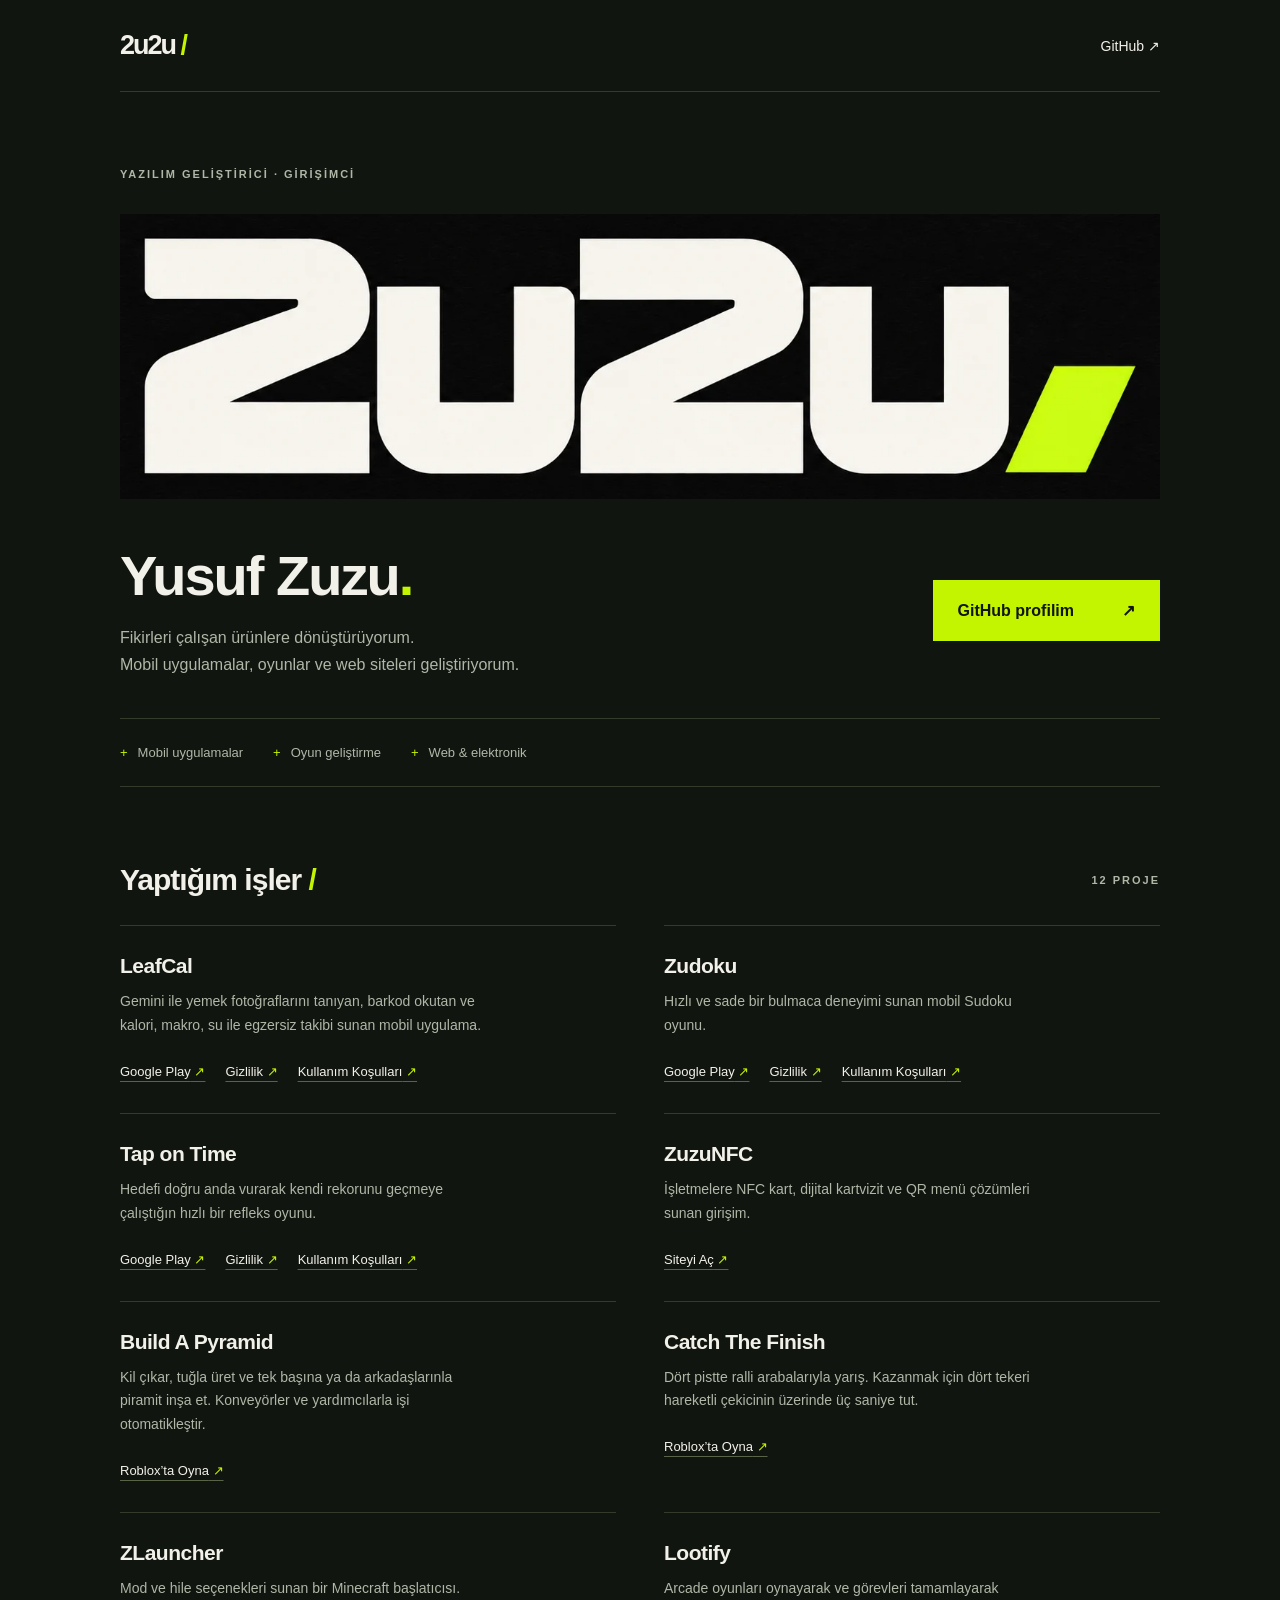
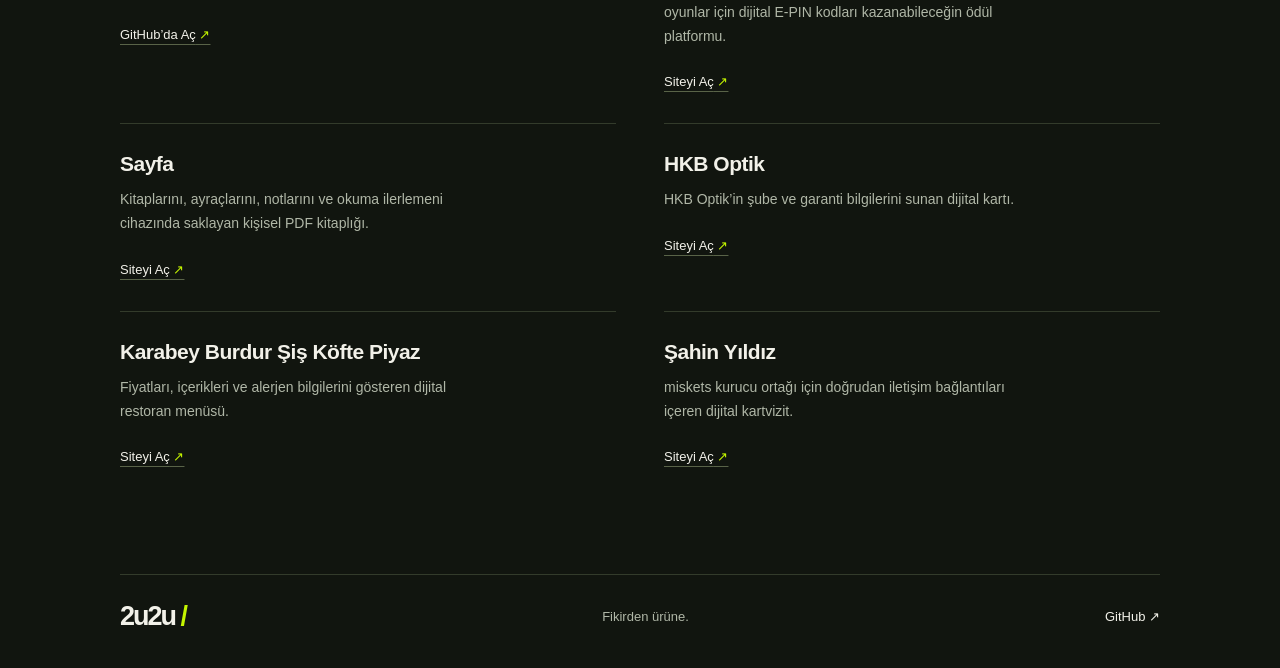
==== index.html @ e407d6c0 "Redesign digital business card for lightweight mobile browsing" ====
<!doctype html>
<html lang="tr">
<head>
<meta charset="utf-8">
<meta name="viewport" content="width=device-width, initial-scale=1">
<meta name="theme-color" content="#11150f">
<meta name="description" content="Yusuf Zuzu. Yazılım, mobil uygulamalar, oyunlar ve web projeleri. Tüm çalışmalarım ve bağlantılarım tek yerde.">
<title>2u2u — Yusuf Zuzu</title>
<link rel="icon" href="assets/favicon.png" type="image/png">
<link rel="stylesheet" href="card.css">
</head>
<body>
<a class="skip-link" href="#main">İçeriğe geç</a>
<div class="shell">
<header><a class="wordmark" href="#" aria-label="2u2u ana sayfa">2u2u<span> /</span></a><a class="header-link" href="https://github.com/zuzulletto" target="_blank" rel="noopener noreferrer">GitHub ↗</a></header>
<main id="main">
<section class="intro" aria-labelledby="name">
<p class="eyebrow">YAZILIM GELİŞTİRİCİ · GİRİŞİMCİ</p>
<div class="logo-stage"><img class="logo" src="assets/2u2u-logo.webp" width="1440" height="395" alt="2u2u"></div>
<div class="intro-bottom"><div><h1 id="name">Yusuf Zuzu<span>.</span></h1><p class="bio">Fikirleri çalışan ürünlere dönüştürüyorum.<br>Mobil uygulamalar, oyunlar ve web siteleri geliştiriyorum.</p></div><a class="primary" href="https://github.com/zuzulletto" target="_blank" rel="noopener noreferrer">GitHub profilim <span aria-hidden="true">↗</span></a></div>
<div class="specialties" aria-label="Çalışma alanlarım"><span>Mobil uygulamalar</span><span>Oyun geliştirme</span><span>Web & elektronik</span></div>
</section>
<section id="projects" aria-labelledby="projects-title"><div class="section-heading"><h2 id="projects-title">Yaptığım işler<span> /</span></h2><span class="count">12 PROJE</span></div><div class="projects"><article class="project"><h3>LeafCal</h3><p>Gemini ile yemek fotoğraflarını tanıyan, barkod okutan ve kalori, makro, su ile egzersiz takibi sunan mobil uygulama.</p><div class="project-links"><a href="https://play.google.com/store/apps/details?id=com.zz.leafcal" target="_blank" rel="noopener noreferrer">Google Play<span aria-hidden="true"> ↗</span></a><a href="leafcal/privacy.html">Gizlilik<span aria-hidden="true"> ↗</span></a><a href="leafcal/terms.html">Kullanım Koşulları<span aria-hidden="true"> ↗</span></a></div></article><article class="project"><h3>Zudoku</h3><p>Hızlı ve sade bir bulmaca deneyimi sunan mobil Sudoku oyunu.</p><div class="project-links"><a href="https://play.google.com/store/apps/details?id=com.zz.zudoku" target="_blank" rel="noopener noreferrer">Google Play<span aria-hidden="true"> ↗</span></a><a href="zudoku/privacy.html">Gizlilik<span aria-hidden="true"> ↗</span></a><a href="zudoku/terms.html">Kullanım Koşulları<span aria-hidden="true"> ↗</span></a></div></article><article class="project"><h3>Tap on Time</h3><p>Hedefi doğru anda vurarak kendi rekorunu geçmeye çalıştığın hızlı bir refleks oyunu.</p><div class="project-links"><a href="https://play.google.com/store/apps/details?id=com.zz.tapontime" target="_blank" rel="noopener noreferrer">Google Play<span aria-hidden="true"> ↗</span></a><a href="tapontime/privacy.html">Gizlilik<span aria-hidden="true"> ↗</span></a><a href="tapontime/terms.html">Kullanım Koşulları<span aria-hidden="true"> ↗</span></a></div></article><article class="project"><h3>ZuzuNFC</h3><p>İşletmelere NFC kart, dijital kartvizit ve QR menü çözümleri sunan girişim.</p><div class="project-links"><a href="https://zuzunfc.com" target="_blank" rel="noopener noreferrer">Siteyi Aç<span aria-hidden="true"> ↗</span></a></div></article><article class="project"><h3>Build A Pyramid</h3><p>Kil çıkar, tuğla üret ve tek başına ya da arkadaşlarınla piramit inşa et. Konveyörler ve yardımcılarla işi otomatikleştir.</p><div class="project-links"><a href="https://www.roblox.com/games/80083313267417/Build-A-Pyramid" target="_blank" rel="noopener noreferrer">Roblox’ta Oyna<span aria-hidden="true"> ↗</span></a></div></article><article class="project"><h3>Catch The Finish</h3><p>Dört pistte ralli arabalarıyla yarış. Kazanmak için dört tekeri hareketli çekicinin üzerinde üç saniye tut.</p><div class="project-links"><a href="https://www.roblox.com/games/85800489082588/Catch-The-Finish" target="_blank" rel="noopener noreferrer">Roblox’ta Oyna<span aria-hidden="true"> ↗</span></a></div></article><article class="project"><h3>ZLauncher</h3><p>Mod ve hile seçenekleri sunan bir Minecraft başlatıcısı.</p><div class="project-links"><a href="https://github.com/ZuzuLletto/zlauncher-releases" target="_blank" rel="noopener noreferrer">GitHub’da Aç<span aria-hidden="true"> ↗</span></a></div></article><article class="project"><h3>Lootify</h3><p>Arcade oyunları oynayarak ve görevleri tamamlayarak oyunlar için dijital E-PIN kodları kazanabileceğin ödül platformu.</p><div class="project-links"><a href="https://playlootify.com/" target="_blank" rel="noopener noreferrer">Siteyi Aç<span aria-hidden="true"> ↗</span></a></div></article><article class="project"><h3>Sayfa</h3><p>Kitaplarını, ayraçlarını, notlarını ve okuma ilerlemeni cihazında saklayan kişisel PDF kitaplığı.</p><div class="project-links"><a href="https://pdf-kitap-okuma-sitesi.pages.dev/" target="_blank" rel="noopener noreferrer">Siteyi Aç<span aria-hidden="true"> ↗</span></a></div></article><article class="project"><h3>HKB Optik</h3><p>HKB Optik’in şube ve garanti bilgilerini sunan dijital kartı.</p><div class="project-links"><a href="https://hkboptik.xyz" target="_blank" rel="noopener noreferrer">Siteyi Aç<span aria-hidden="true"> ↗</span></a></div></article><article class="project"><h3>Karabey Burdur Şiş Köfte Piyaz</h3><p>Fiyatları, içerikleri ve alerjen bilgilerini gösteren dijital restoran menüsü.</p><div class="project-links"><a href="https://karabey.zuzunfc.com" target="_blank" rel="noopener noreferrer">Siteyi Aç<span aria-hidden="true"> ↗</span></a></div></article><article class="project"><h3>Şahin Yıldız</h3><p>miskets kurucu ortağı için doğrudan iletişim bağlantıları içeren dijital kartvizit.</p><div class="project-links"><a href="https://sahinyildiz.zuzunfc.com" target="_blank" rel="noopener noreferrer">Siteyi Aç<span aria-hidden="true"> ↗</span></a></div></article></div></section>
</main>
<footer><a class="wordmark" href="#">2u2u<span> /</span></a><span>Fikirden ürüne.</span><a href="https://github.com/zuzulletto" target="_blank" rel="noopener noreferrer">GitHub ↗</a></footer>
</div>
</body>
</html>
---- card.css ----
:root{color-scheme:dark;--bg:#11150f;--ink:#f2f1e9;--muted:#b0b7a7;--accent:#c4f500;--line:#333b2b;font-family:Arial,Helvetica,sans-serif;color:var(--ink);background:var(--bg)}*{box-sizing:border-box}body{margin:0}a{color:inherit;text-decoration:none}a:focus-visible{outline:2px solid var(--accent);outline-offset:6px}a:hover{color:var(--accent)}.shell{width:min(1040px,100% - 64px);margin:auto}header,footer{display:flex;justify-content:space-between;align-items:center}header{height:92px;border-bottom:1px solid var(--line)}.wordmark{font-size:27px;font-weight:900;letter-spacing:-2px}.wordmark span,h1 span,h2 span{color:var(--accent)}.header-link{font-size:14px}.intro{padding:62px 0 0}.eyebrow,.count{font-size:11px;letter-spacing:2px;font-weight:700;color:var(--muted)}.logo-stage{margin:30px 0 44px;background:#080808;overflow:hidden}.logo{display:block;width:100%;height:auto}.intro-bottom{display:flex;gap:32px;align-items:center;justify-content:space-between}h1{font-size:clamp(32px,5vw,56px);letter-spacing:-2px;margin:0 0 16px}p{line-height:1.7}.bio{color:var(--muted);font-size:16px;margin:0}.primary{display:flex;align-items:center;justify-content:space-between;gap:48px;background:var(--accent);color:#11150f;font-weight:700;padding:20px 24px;white-space:nowrap;border:1px solid var(--accent);transition:background .15s,color .15s}.primary:hover{background:transparent;color:var(--accent)}.specialties{display:flex;gap:30px;flex-wrap:wrap;padding:26px 0;margin-top:40px;border-block:1px solid var(--line);color:var(--muted);font-size:13px}.specialties span::before{content:'+';color:var(--accent);margin-right:10px}#projects{padding:76px 0}.section-heading{display:flex;align-items:center;justify-content:space-between;gap:16px;margin-bottom:28px}h2{font-size:30px;letter-spacing:-1px;margin:0}.count{white-space:nowrap}.projects{display:grid;grid-template-columns:1fr 1fr;column-gap:48px}.project{padding:28px 0;border-top:1px solid var(--line);min-width:0}.project h3{font-size:21px;letter-spacing:-.5px;margin:0}.project p{font-size:14px;color:var(--muted);margin:12px 0 20px;max-width:48ch}.project-links{display:flex;flex-wrap:wrap;gap:12px 20px;font-size:13px}.project-links a{padding:6px 0;text-decoration:underline;text-decoration-color:#596348;text-underline-offset:5px}.project-links span{color:var(--accent)}footer{border-top:1px solid var(--line);padding:26px 0 36px;font-size:13px}footer>span{color:var(--muted)}.skip-link{position:absolute;top:-80px;left:16px;background:var(--accent);color:#111;padding:12px;z-index:2}.skip-link:focus{top:12px}@media(max-width:640px){.shell{width:calc(100% - 40px)}header{height:72px}.intro{padding-top:38px}.eyebrow{font-size:10px;letter-spacing:1.4px}.logo-stage{margin:28px 0 32px}.intro-bottom{display:block}h1{letter-spacing:-1px}.bio{font-size:15px}.primary{margin-top:26px;min-height:56px}.specialties{gap:14px 22px;font-size:12px;margin-top:30px;padding:22px 0}#projects{padding:48px 0}.projects{grid-template-columns:1fr}.section-heading{margin-bottom:20px}h2{font-size:26px}.count{font-size:9px;letter-spacing:1px}.project{padding:24px 0}.project-links a{min-height:44px;display:inline-flex;align-items:center;gap:4px}footer>span{display:none}}@media(prefers-reduced-motion:reduce){*{transition:none!important}}
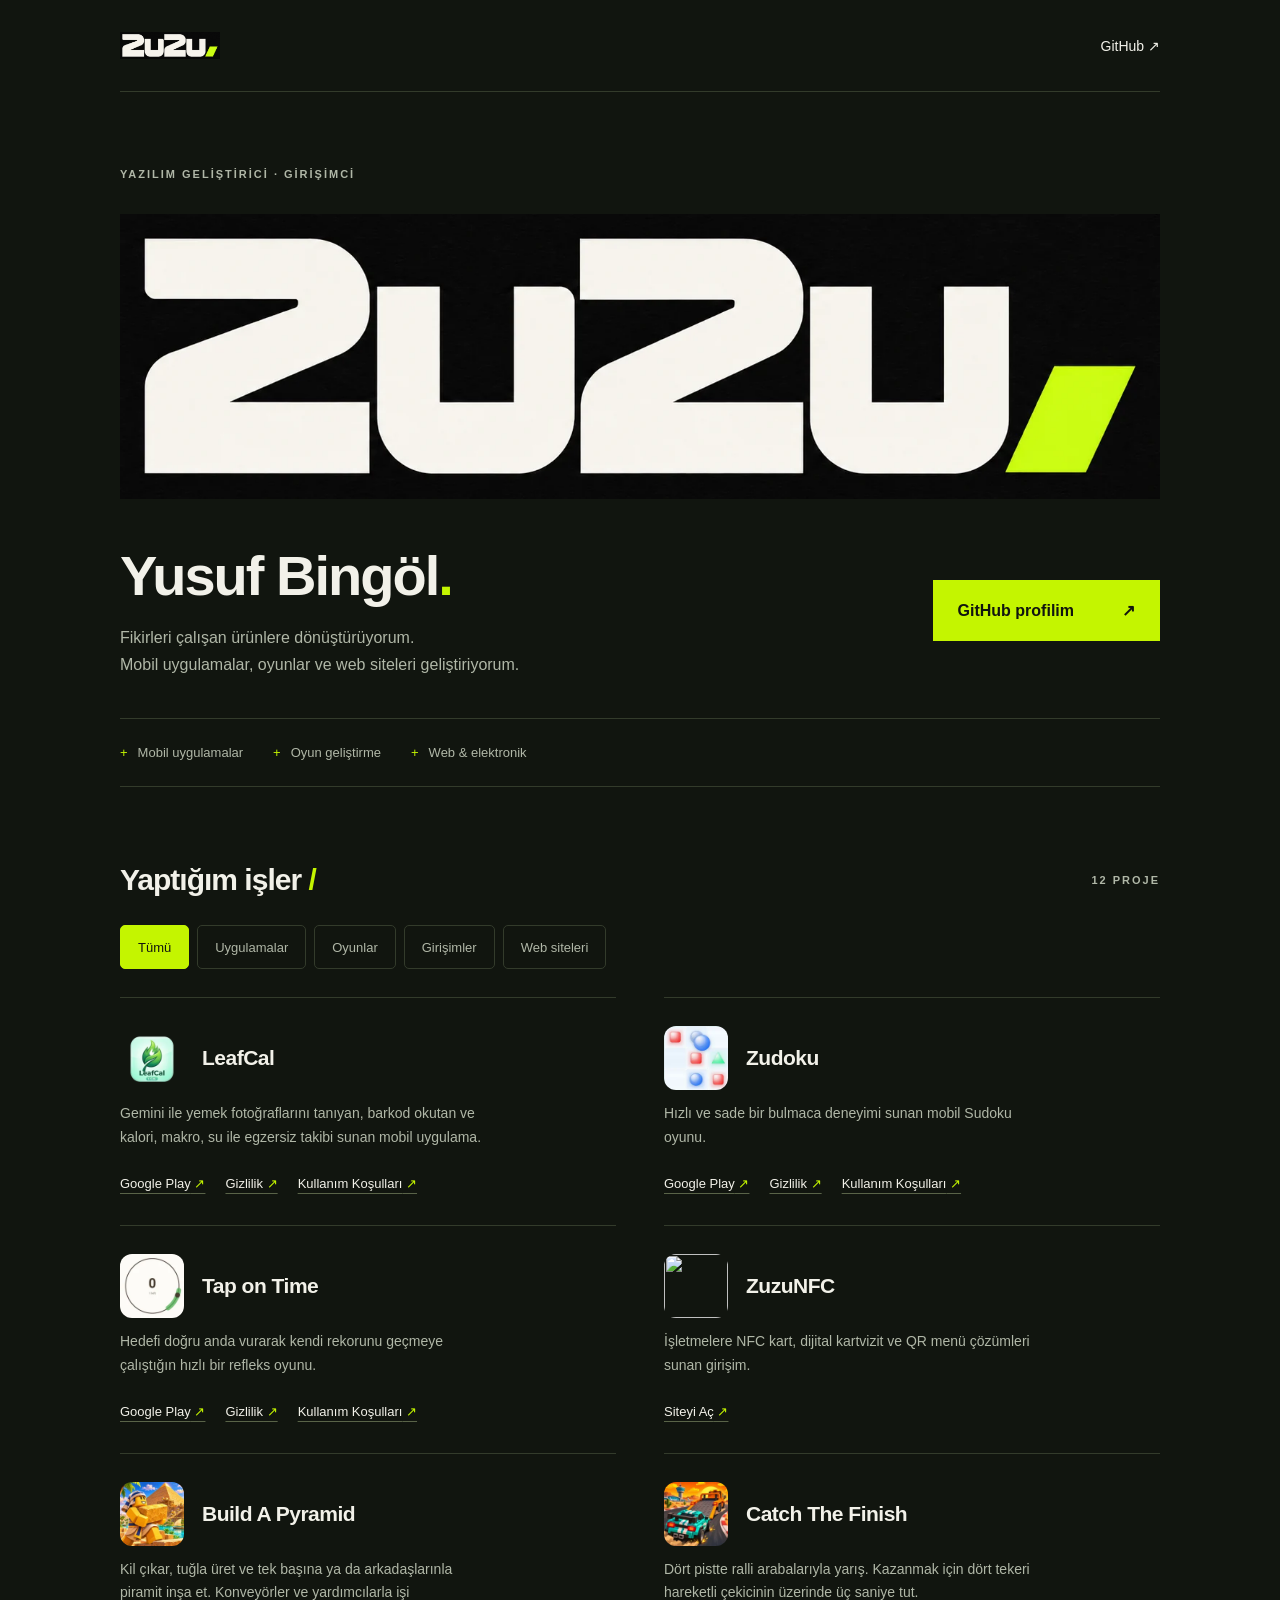
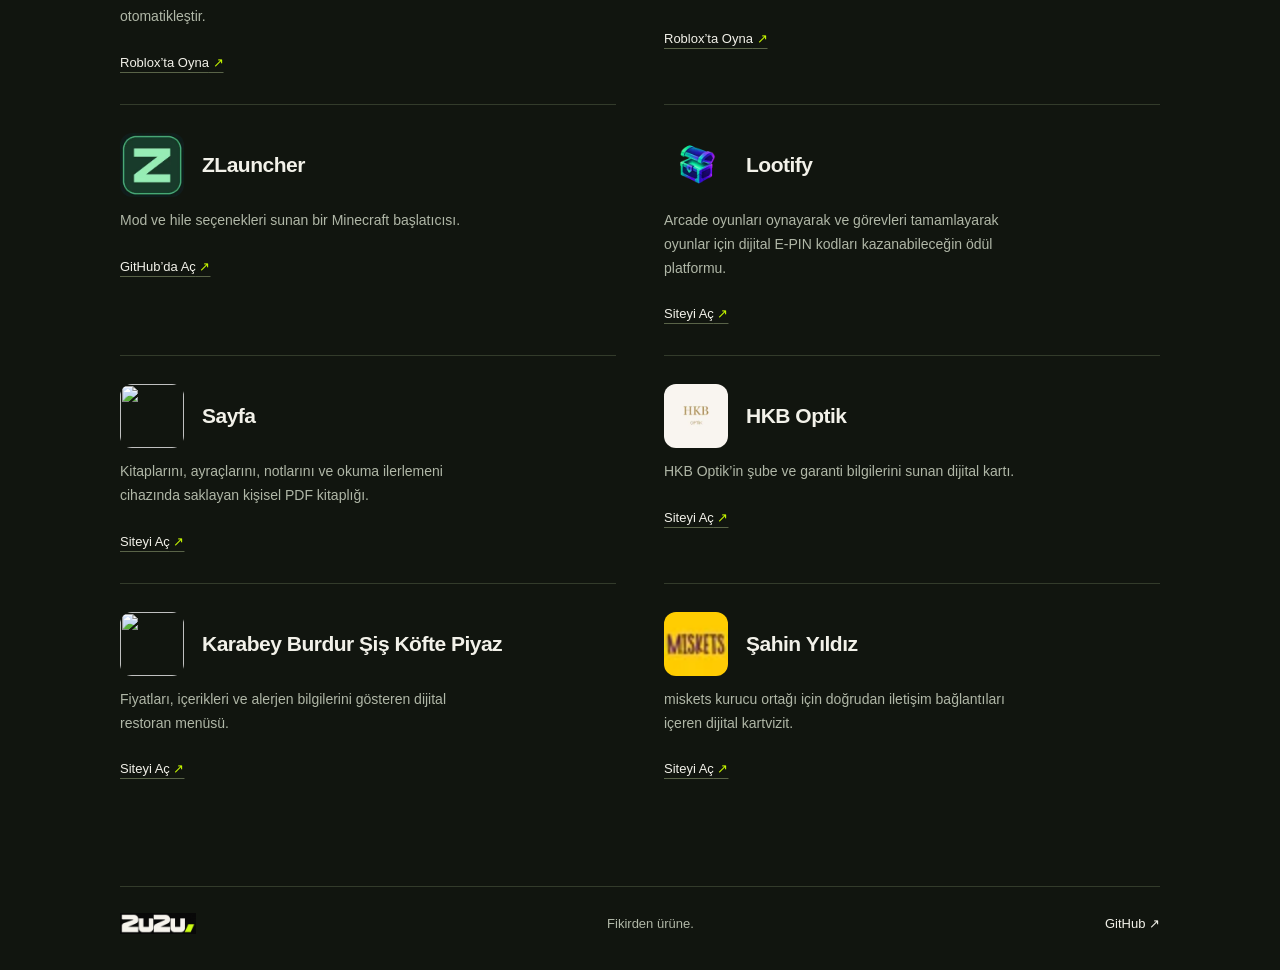
==== commit 7f323941: "Restore optimized project images and category filters" ====
--- a/index.html
+++ b/index.html
@@ -4,25 +4,37 @@
 <meta charset="utf-8">
 <meta name="viewport" content="width=device-width, initial-scale=1">
 <meta name="theme-color" content="#11150f">
-<meta name="description" content="Yusuf Zuzu. Yazılım, mobil uygulamalar, oyunlar ve web projeleri. Tüm çalışmalarım ve bağlantılarım tek yerde.">
-<title>2u2u — Yusuf Zuzu</title>
+<meta name="description" content="Yusuf Bingöl. Yazılım, mobil uygulamalar, oyunlar ve web projeleri. Tüm çalışmalarım ve bağlantılarım tek yerde.">
+<title>2u2u — Yusuf Bingöl</title>
 <link rel="icon" href="assets/favicon.png" type="image/png">
 <link rel="stylesheet" href="card.css">
 </head>
 <body>
 <a class="skip-link" href="#main">İçeriğe geç</a>
 <div class="shell">
-<header><a class="wordmark" href="#" aria-label="2u2u ana sayfa">2u2u<span> /</span></a><a class="header-link" href="https://github.com/zuzulletto" target="_blank" rel="noopener noreferrer">GitHub ↗</a></header>
+<header><a class="wordmark" href="#" aria-label="2u2u ana sayfa"><img src="assets/2u2u-logo.webp" width="1440" height="395" alt="2u2u"></a><a class="header-link" href="https://github.com/2u2udev" target="_blank" rel="noopener noreferrer">GitHub ↗</a></header>
 <main id="main">
 <section class="intro" aria-labelledby="name">
 <p class="eyebrow">YAZILIM GELİŞTİRİCİ · GİRİŞİMCİ</p>
 <div class="logo-stage"><img class="logo" src="assets/2u2u-logo.webp" width="1440" height="395" alt="2u2u"></div>
-<div class="intro-bottom"><div><h1 id="name">Yusuf Zuzu<span>.</span></h1><p class="bio">Fikirleri çalışan ürünlere dönüştürüyorum.<br>Mobil uygulamalar, oyunlar ve web siteleri geliştiriyorum.</p></div><a class="primary" href="https://github.com/zuzulletto" target="_blank" rel="noopener noreferrer">GitHub profilim <span aria-hidden="true">↗</span></a></div>
+<div class="intro-bottom"><div><h1 id="name">Yusuf Bingöl<span>.</span></h1><p class="bio">Fikirleri çalışan ürünlere dönüştürüyorum.<br>Mobil uygulamalar, oyunlar ve web siteleri geliştiriyorum.</p></div><a class="primary" href="https://github.com/2u2udev" target="_blank" rel="noopener noreferrer">GitHub profilim <span aria-hidden="true">↗</span></a></div>
 <div class="specialties" aria-label="Çalışma alanlarım"><span>Mobil uygulamalar</span><span>Oyun geliştirme</span><span>Web & elektronik</span></div>
 </section>
-<section id="projects" aria-labelledby="projects-title"><div class="section-heading"><h2 id="projects-title">Yaptığım işler<span> /</span></h2><span class="count">12 PROJE</span></div><div class="projects"><article class="project"><h3>LeafCal</h3><p>Gemini ile yemek fotoğraflarını tanıyan, barkod okutan ve kalori, makro, su ile egzersiz takibi sunan mobil uygulama.</p><div class="project-links"><a href="https://play.google.com/store/apps/details?id=com.zz.leafcal" target="_blank" rel="noopener noreferrer">Google Play<span aria-hidden="true"> ↗</span></a><a href="leafcal/privacy.html">Gizlilik<span aria-hidden="true"> ↗</span></a><a href="leafcal/terms.html">Kullanım Koşulları<span aria-hidden="true"> ↗</span></a></div></article><article class="project"><h3>Zudoku</h3><p>Hızlı ve sade bir bulmaca deneyimi sunan mobil Sudoku oyunu.</p><div class="project-links"><a href="https://play.google.com/store/apps/details?id=com.zz.zudoku" target="_blank" rel="noopener noreferrer">Google Play<span aria-hidden="true"> ↗</span></a><a href="zudoku/privacy.html">Gizlilik<span aria-hidden="true"> ↗</span></a><a href="zudoku/terms.html">Kullanım Koşulları<span aria-hidden="true"> ↗</span></a></div></article><article class="project"><h3>Tap on Time</h3><p>Hedefi doğru anda vurarak kendi rekorunu geçmeye çalıştığın hızlı bir refleks oyunu.</p><div class="project-links"><a href="https://play.google.com/store/apps/details?id=com.zz.tapontime" target="_blank" rel="noopener noreferrer">Google Play<span aria-hidden="true"> ↗</span></a><a href="tapontime/privacy.html">Gizlilik<span aria-hidden="true"> ↗</span></a><a href="tapontime/terms.html">Kullanım Koşulları<span aria-hidden="true"> ↗</span></a></div></article><article class="project"><h3>ZuzuNFC</h3><p>İşletmelere NFC kart, dijital kartvizit ve QR menü çözümleri sunan girişim.</p><div class="project-links"><a href="https://zuzunfc.com" target="_blank" rel="noopener noreferrer">Siteyi Aç<span aria-hidden="true"> ↗</span></a></div></article><article class="project"><h3>Build A Pyramid</h3><p>Kil çıkar, tuğla üret ve tek başına ya da arkadaşlarınla piramit inşa et. Konveyörler ve yardımcılarla işi otomatikleştir.</p><div class="project-links"><a href="https://www.roblox.com/games/80083313267417/Build-A-Pyramid" target="_blank" rel="noopener noreferrer">Roblox’ta Oyna<span aria-hidden="true"> ↗</span></a></div></article><article class="project"><h3>Catch The Finish</h3><p>Dört pistte ralli arabalarıyla yarış. Kazanmak için dört tekeri hareketli çekicinin üzerinde üç saniye tut.</p><div class="project-links"><a href="https://www.roblox.com/games/85800489082588/Catch-The-Finish" target="_blank" rel="noopener noreferrer">Roblox’ta Oyna<span aria-hidden="true"> ↗</span></a></div></article><article class="project"><h3>ZLauncher</h3><p>Mod ve hile seçenekleri sunan bir Minecraft başlatıcısı.</p><div class="project-links"><a href="https://github.com/ZuzuLletto/zlauncher-releases" target="_blank" rel="noopener noreferrer">GitHub’da Aç<span aria-hidden="true"> ↗</span></a></div></article><article class="project"><h3>Lootify</h3><p>Arcade oyunları oynayarak ve görevleri tamamlayarak oyunlar için dijital E-PIN kodları kazanabileceğin ödül platformu.</p><div class="project-links"><a href="https://playlootify.com/" target="_blank" rel="noopener noreferrer">Siteyi Aç<span aria-hidden="true"> ↗</span></a></div></article><article class="project"><h3>Sayfa</h3><p>Kitaplarını, ayraçlarını, notlarını ve okuma ilerlemeni cihazında saklayan kişisel PDF kitaplığı.</p><div class="project-links"><a href="https://pdf-kitap-okuma-sitesi.pages.dev/" target="_blank" rel="noopener noreferrer">Siteyi Aç<span aria-hidden="true"> ↗</span></a></div></article><article class="project"><h3>HKB Optik</h3><p>HKB Optik’in şube ve garanti bilgilerini sunan dijital kartı.</p><div class="project-links"><a href="https://hkboptik.xyz" target="_blank" rel="noopener noreferrer">Siteyi Aç<span aria-hidden="true"> ↗</span></a></div></article><article class="project"><h3>Karabey Burdur Şiş Köfte Piyaz</h3><p>Fiyatları, içerikleri ve alerjen bilgilerini gösteren dijital restoran menüsü.</p><div class="project-links"><a href="https://karabey.zuzunfc.com" target="_blank" rel="noopener noreferrer">Siteyi Aç<span aria-hidden="true"> ↗</span></a></div></article><article class="project"><h3>Şahin Yıldız</h3><p>miskets kurucu ortağı için doğrudan iletişim bağlantıları içeren dijital kartvizit.</p><div class="project-links"><a href="https://sahinyildiz.zuzunfc.com" target="_blank" rel="noopener noreferrer">Siteyi Aç<span aria-hidden="true"> ↗</span></a></div></article></div></section>
+<section id="projects" aria-labelledby="projects-title"><div class="section-heading"><h2 id="projects-title">Yaptığım işler<span> /</span></h2><span class="count" role="status" aria-live="polite">12 PROJE</span></div><div class="project-filters" role="group" aria-label="Proje kategorileri" hidden><button type="button" data-filter="all" aria-pressed="true">Tümü</button><button type="button" data-filter="applications" aria-pressed="false">Uygulamalar</button><button type="button" data-filter="games" aria-pressed="false">Oyunlar</button><button type="button" data-filter="startup" aria-pressed="false">Girişimler</button><button type="button" data-filter="website" aria-pressed="false">Web siteleri</button></div><div class="projects"><article class="project" data-category="applications startup"><div class="project-heading"><img src="assets/leafcal_logo.webp" width="64" height="64" loading="lazy" decoding="async" alt=""><h3>LeafCal</h3></div><p>Gemini ile yemek fotoğraflarını tanıyan, barkod okutan ve kalori, makro, su ile egzersiz takibi sunan mobil uygulama.</p><div class="project-links"><a href="https://play.google.com/store/apps/details?id=com.zz.leafcal" target="_blank" rel="noopener noreferrer">Google Play<span aria-hidden="true"> ↗</span></a><a href="leafcal/privacy.html">Gizlilik<span aria-hidden="true"> ↗</span></a><a href="leafcal/terms.html">Kullanım Koşulları<span aria-hidden="true"> ↗</span></a></div></article>
+<article class="project" data-category="applications games"><div class="project-heading"><img src="assets/zudoku_logo.webp" width="64" height="64" loading="lazy" decoding="async" alt=""><h3>Zudoku</h3></div><p>Hızlı ve sade bir bulmaca deneyimi sunan mobil Sudoku oyunu.</p><div class="project-links"><a href="https://play.google.com/store/apps/details?id=com.zz.zudoku" target="_blank" rel="noopener noreferrer">Google Play<span aria-hidden="true"> ↗</span></a><a href="zudoku/privacy.html">Gizlilik<span aria-hidden="true"> ↗</span></a><a href="zudoku/terms.html">Kullanım Koşulları<span aria-hidden="true"> ↗</span></a></div></article>
+<article class="project" data-category="applications games"><div class="project-heading"><img src="assets/tapontime_logo.webp" width="64" height="64" loading="lazy" decoding="async" alt=""><h3>Tap on Time</h3></div><p>Hedefi doğru anda vurarak kendi rekorunu geçmeye çalıştığın hızlı bir refleks oyunu.</p><div class="project-links"><a href="https://play.google.com/store/apps/details?id=com.zz.tapontime" target="_blank" rel="noopener noreferrer">Google Play<span aria-hidden="true"> ↗</span></a><a href="tapontime/privacy.html">Gizlilik<span aria-hidden="true"> ↗</span></a><a href="tapontime/terms.html">Kullanım Koşulları<span aria-hidden="true"> ↗</span></a></div></article>
+<article class="project" data-category="startup website"><div class="project-heading"><img src="assets/zuzunfc_icon.svg" width="64" height="64" loading="lazy" decoding="async" alt=""><h3>ZuzuNFC</h3></div><p>İşletmelere NFC kart, dijital kartvizit ve QR menü çözümleri sunan girişim.</p><div class="project-links"><a href="https://zuzunfc.com" target="_blank" rel="noopener noreferrer">Siteyi Aç<span aria-hidden="true"> ↗</span></a></div></article>
+<article class="project" data-category="games"><div class="project-heading"><img src="assets/build_a_pyramid_icon.webp" width="64" height="64" loading="lazy" decoding="async" alt=""><h3>Build A Pyramid</h3></div><p>Kil çıkar, tuğla üret ve tek başına ya da arkadaşlarınla piramit inşa et. Konveyörler ve yardımcılarla işi otomatikleştir.</p><div class="project-links"><a href="https://www.roblox.com/games/80083313267417/Build-A-Pyramid" target="_blank" rel="noopener noreferrer">Roblox’ta Oyna<span aria-hidden="true"> ↗</span></a></div></article>
+<article class="project" data-category="games"><div class="project-heading"><img src="assets/catch_the_finish_icon.webp" width="64" height="64" loading="lazy" decoding="async" alt=""><h3>Catch The Finish</h3></div><p>Dört pistte ralli arabalarıyla yarış. Kazanmak için dört tekeri hareketli çekicinin üzerinde üç saniye tut.</p><div class="project-links"><a href="https://www.roblox.com/games/85800489082588/Catch-The-Finish" target="_blank" rel="noopener noreferrer">Roblox’ta Oyna<span aria-hidden="true"> ↗</span></a></div></article>
+<article class="project" data-category="applications"><div class="project-heading"><img src="assets/zlauncher_logo.webp" width="64" height="64" loading="lazy" decoding="async" alt=""><h3>ZLauncher</h3></div><p>Mod ve hile seçenekleri sunan bir Minecraft başlatıcısı.</p><div class="project-links"><a href="https://github.com/2u2udev/zlauncher-releases" target="_blank" rel="noopener noreferrer">GitHub’da Aç<span aria-hidden="true"> ↗</span></a></div></article>
+<article class="project" data-category="startup website games"><div class="project-heading"><img src="assets/lootify_logo.webp" width="64" height="64" loading="lazy" decoding="async" alt=""><h3>Lootify</h3></div><p>Arcade oyunları oynayarak ve görevleri tamamlayarak oyunlar için dijital E-PIN kodları kazanabileceğin ödül platformu.</p><div class="project-links"><a href="https://playlootify.com/" target="_blank" rel="noopener noreferrer">Siteyi Aç<span aria-hidden="true"> ↗</span></a></div></article>
+<article class="project" data-category="applications website"><div class="project-heading"><img src="assets/sayfa_icon.svg" width="64" height="64" loading="lazy" decoding="async" alt=""><h3>Sayfa</h3></div><p>Kitaplarını, ayraçlarını, notlarını ve okuma ilerlemeni cihazında saklayan kişisel PDF kitaplığı.</p><div class="project-links"><a href="https://pdf-kitap-okuma-sitesi.pages.dev/" target="_blank" rel="noopener noreferrer">Siteyi Aç<span aria-hidden="true"> ↗</span></a></div></article>
+<article class="project" data-category="website"><div class="project-heading"><img src="assets/hkboptik_icon.webp" width="64" height="64" loading="lazy" decoding="async" alt=""><h3>HKB Optik</h3></div><p>HKB Optik’in şube ve garanti bilgilerini sunan dijital kartı.</p><div class="project-links"><a href="https://hkboptik.xyz" target="_blank" rel="noopener noreferrer">Siteyi Aç<span aria-hidden="true"> ↗</span></a></div></article>
+<article class="project" data-category="website"><div class="project-heading"><img src="assets/karabey_icon.svg" width="64" height="64" loading="lazy" decoding="async" alt=""><h3>Karabey Burdur Şiş Köfte Piyaz</h3></div><p>Fiyatları, içerikleri ve alerjen bilgilerini gösteren dijital restoran menüsü.</p><div class="project-links"><a href="https://karabey.zuzunfc.com" target="_blank" rel="noopener noreferrer">Siteyi Aç<span aria-hidden="true"> ↗</span></a></div></article>
+<article class="project" data-category="website"><div class="project-heading"><img src="assets/sahinyildiz_icon.webp" width="64" height="64" loading="lazy" decoding="async" alt=""><h3>Şahin Yıldız</h3></div><p>miskets kurucu ortağı için doğrudan iletişim bağlantıları içeren dijital kartvizit.</p><div class="project-links"><a href="https://sahinyildiz.zuzunfc.com" target="_blank" rel="noopener noreferrer">Siteyi Aç<span aria-hidden="true"> ↗</span></a></div></article></div></section>
 </main>
-<footer><a class="wordmark" href="#">2u2u<span> /</span></a><span>Fikirden ürüne.</span><a href="https://github.com/zuzulletto" target="_blank" rel="noopener noreferrer">GitHub ↗</a></footer>
+<footer><a class="wordmark" href="#"><img src="assets/2u2u-logo.webp" width="1440" height="395" alt="2u2u"></a><span>Fikirden ürüne.</span><a href="https://github.com/2u2udev" target="_blank" rel="noopener noreferrer">GitHub ↗</a></footer>
 </div>
+<script src="filters.js" defer></script>
 </body>
 </html>
--- a/card.css
+++ b/card.css
@@ -1 +1,2 @@
 :root{color-scheme:dark;--bg:#11150f;--ink:#f2f1e9;--muted:#b0b7a7;--accent:#c4f500;--line:#333b2b;font-family:Arial,Helvetica,sans-serif;color:var(--ink);background:var(--bg)}*{box-sizing:border-box}body{margin:0}a{color:inherit;text-decoration:none}a:focus-visible{outline:2px solid var(--accent);outline-offset:6px}a:hover{color:var(--accent)}.shell{width:min(1040px,100% - 64px);margin:auto}header,footer{display:flex;justify-content:space-between;align-items:center}header{height:92px;border-bottom:1px solid var(--line)}.wordmark{font-size:27px;font-weight:900;letter-spacing:-2px}.wordmark span,h1 span,h2 span{color:var(--accent)}.header-link{font-size:14px}.intro{padding:62px 0 0}.eyebrow,.count{font-size:11px;letter-spacing:2px;font-weight:700;color:var(--muted)}.logo-stage{margin:30px 0 44px;background:#080808;overflow:hidden}.logo{display:block;width:100%;height:auto}.intro-bottom{display:flex;gap:32px;align-items:center;justify-content:space-between}h1{font-size:clamp(32px,5vw,56px);letter-spacing:-2px;margin:0 0 16px}p{line-height:1.7}.bio{color:var(--muted);font-size:16px;margin:0}.primary{display:flex;align-items:center;justify-content:space-between;gap:48px;background:var(--accent);color:#11150f;font-weight:700;padding:20px 24px;white-space:nowrap;border:1px solid var(--accent);transition:background .15s,color .15s}.primary:hover{background:transparent;color:var(--accent)}.specialties{display:flex;gap:30px;flex-wrap:wrap;padding:26px 0;margin-top:40px;border-block:1px solid var(--line);color:var(--muted);font-size:13px}.specialties span::before{content:'+';color:var(--accent);margin-right:10px}#projects{padding:76px 0}.section-heading{display:flex;align-items:center;justify-content:space-between;gap:16px;margin-bottom:28px}h2{font-size:30px;letter-spacing:-1px;margin:0}.count{white-space:nowrap}.projects{display:grid;grid-template-columns:1fr 1fr;column-gap:48px}.project{padding:28px 0;border-top:1px solid var(--line);min-width:0}.project h3{font-size:21px;letter-spacing:-.5px;margin:0}.project p{font-size:14px;color:var(--muted);margin:12px 0 20px;max-width:48ch}.project-links{display:flex;flex-wrap:wrap;gap:12px 20px;font-size:13px}.project-links a{padding:6px 0;text-decoration:underline;text-decoration-color:#596348;text-underline-offset:5px}.project-links span{color:var(--accent)}footer{border-top:1px solid var(--line);padding:26px 0 36px;font-size:13px}footer>span{color:var(--muted)}.skip-link{position:absolute;top:-80px;left:16px;background:var(--accent);color:#111;padding:12px;z-index:2}.skip-link:focus{top:12px}@media(max-width:640px){.shell{width:calc(100% - 40px)}header{height:72px}.intro{padding-top:38px}.eyebrow{font-size:10px;letter-spacing:1.4px}.logo-stage{margin:28px 0 32px}.intro-bottom{display:block}h1{letter-spacing:-1px}.bio{font-size:15px}.primary{margin-top:26px;min-height:56px}.specialties{gap:14px 22px;font-size:12px;margin-top:30px;padding:22px 0}#projects{padding:48px 0}.projects{grid-template-columns:1fr}.section-heading{margin-bottom:20px}h2{font-size:26px}.count{font-size:9px;letter-spacing:1px}.project{padding:24px 0}.project-links a{min-height:44px;display:inline-flex;align-items:center;gap:4px}footer>span{display:none}}@media(prefers-reduced-motion:reduce){*{transition:none!important}}
+.wordmark{display:block;line-height:0}.wordmark img{display:block;width:100px;height:auto}footer .wordmark img{width:76px}.project-heading{display:flex;align-items:center;gap:18px;min-height:64px}.project-heading img{flex-shrink:0;width:64px;height:64px;object-fit:contain;border-radius:12px}.project-filters{display:flex;flex-wrap:wrap;gap:8px;margin-bottom:28px}.project-filters button{min-height:44px;padding:10px 17px;border:1px solid var(--line);border-radius:5px;background:transparent;color:var(--muted);font:inherit;font-size:13px;cursor:pointer}.project-filters button[aria-pressed=true]{background:var(--accent);border-color:var(--accent);color:var(--bg)}.project-filters button:hover{border-color:var(--accent)}.project-filters button:focus-visible{outline:2px solid var(--accent);outline-offset:3px}[hidden]{display:none!important}
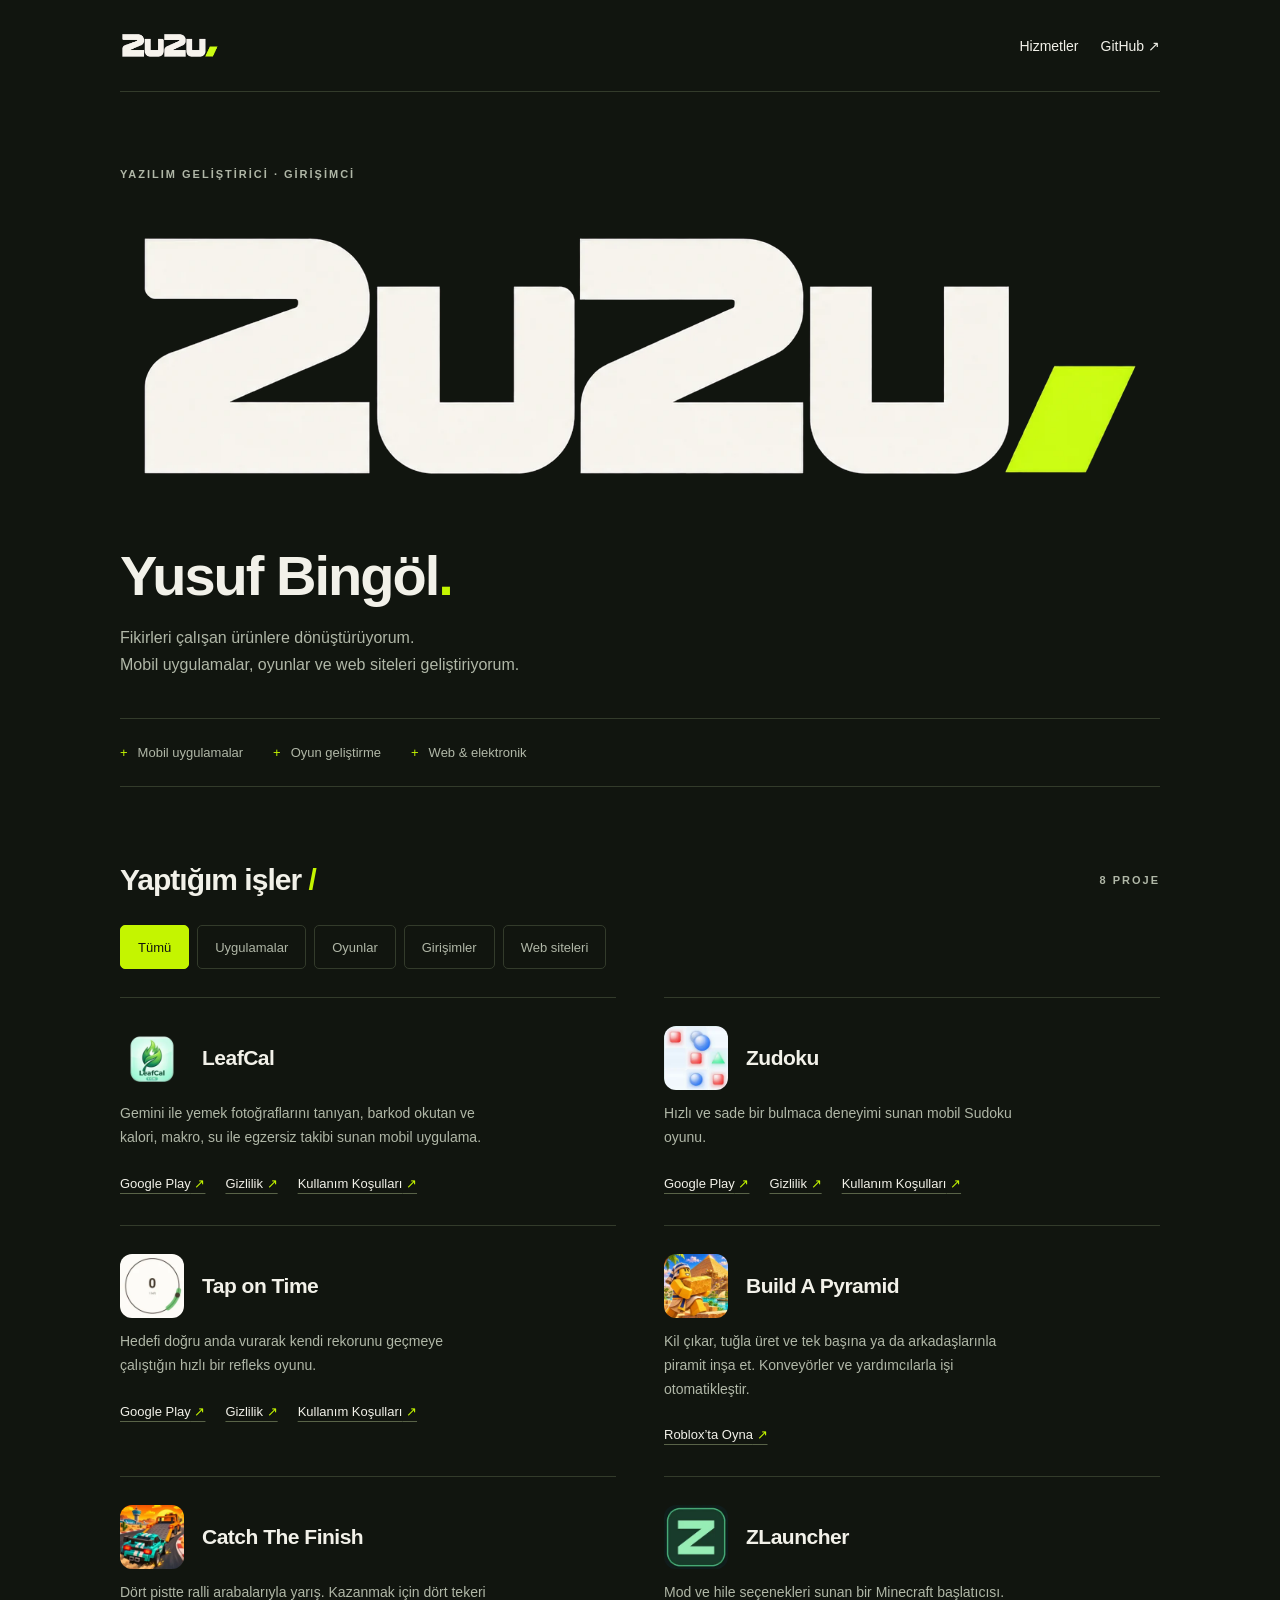
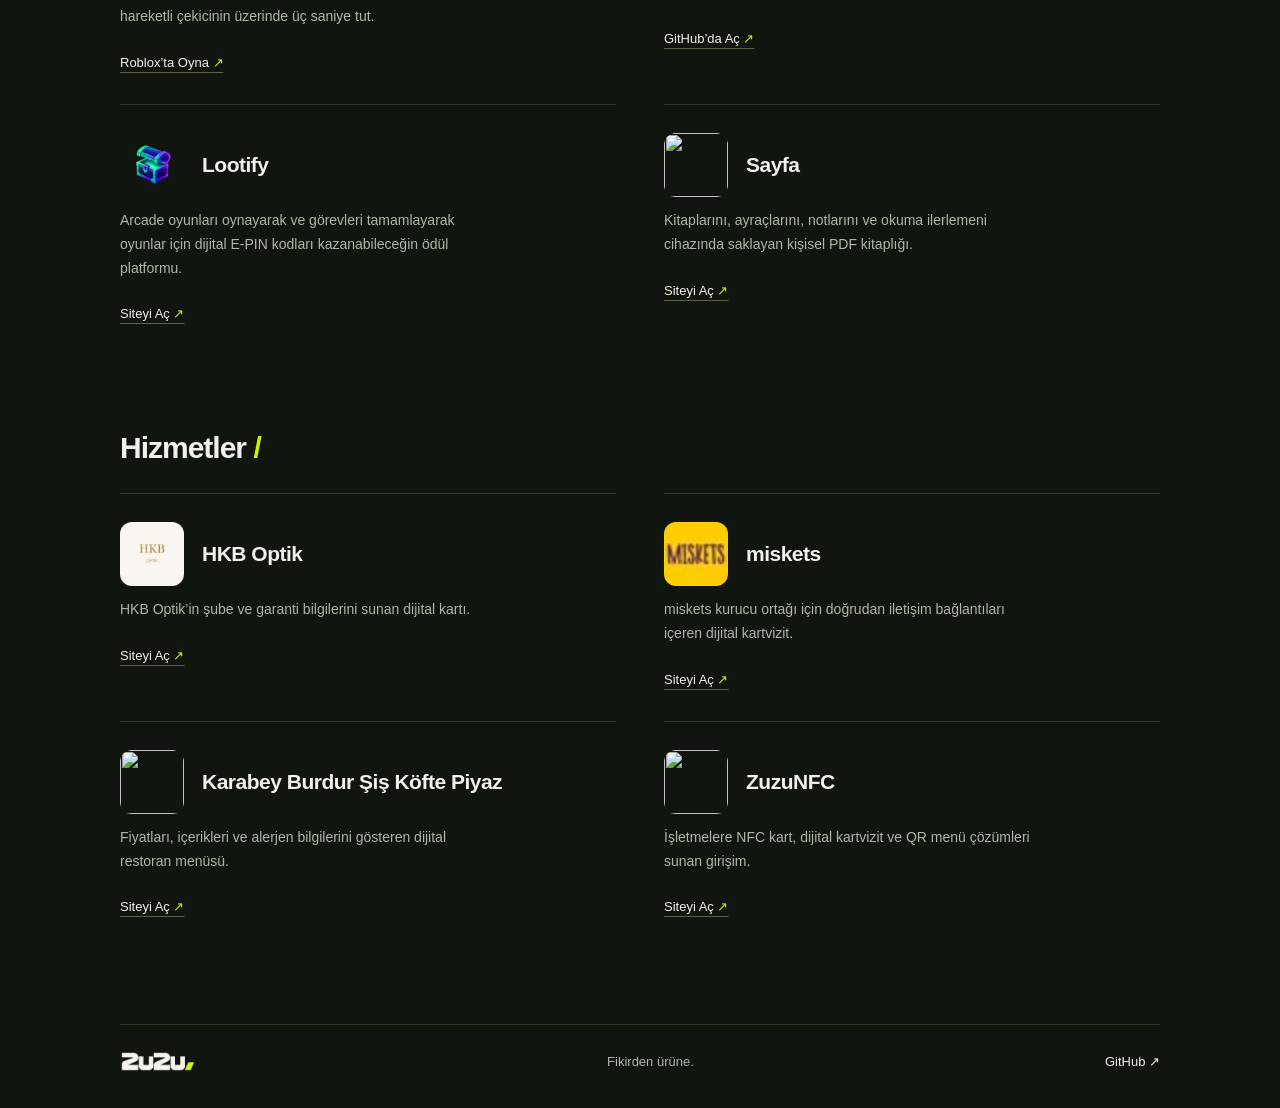
==== commit 4e8ae73e: "Add services section and simplify GitHub placement" ====
--- a/index.html
+++ b/index.html
@@ -12,26 +12,30 @@
 <body>
 <a class="skip-link" href="#main">İçeriğe geç</a>
 <div class="shell">
-<header><a class="wordmark" href="#" aria-label="2u2u ana sayfa"><img src="assets/2u2u-logo.webp" width="1440" height="395" alt="2u2u"></a><a class="header-link" href="https://github.com/2u2udev" target="_blank" rel="noopener noreferrer">GitHub ↗</a></header>
+<header><a class="wordmark" href="#" aria-label="2u2u ana sayfa"><img src="assets/2u2u-logo.webp" width="1440" height="395" alt="2u2u"></a><nav aria-label="Ana menü"><a class="header-link" href="#services">Hizmetler</a><a class="header-link" href="https://github.com/2u2udev" target="_blank" rel="noopener noreferrer">GitHub ↗</a></nav></header>
 <main id="main">
 <section class="intro" aria-labelledby="name">
 <p class="eyebrow">YAZILIM GELİŞTİRİCİ · GİRİŞİMCİ</p>
 <div class="logo-stage"><img class="logo" src="assets/2u2u-logo.webp" width="1440" height="395" alt="2u2u"></div>
-<div class="intro-bottom"><div><h1 id="name">Yusuf Bingöl<span>.</span></h1><p class="bio">Fikirleri çalışan ürünlere dönüştürüyorum.<br>Mobil uygulamalar, oyunlar ve web siteleri geliştiriyorum.</p></div><a class="primary" href="https://github.com/2u2udev" target="_blank" rel="noopener noreferrer">GitHub profilim <span aria-hidden="true">↗</span></a></div>
+<div class="intro-bottom"><div><h1 id="name">Yusuf Bingöl<span>.</span></h1><p class="bio">Fikirleri çalışan ürünlere dönüştürüyorum.<br>Mobil uygulamalar, oyunlar ve web siteleri geliştiriyorum.</p></div></div>
 <div class="specialties" aria-label="Çalışma alanlarım"><span>Mobil uygulamalar</span><span>Oyun geliştirme</span><span>Web & elektronik</span></div>
 </section>
-<section id="projects" aria-labelledby="projects-title"><div class="section-heading"><h2 id="projects-title">Yaptığım işler<span> /</span></h2><span class="count" role="status" aria-live="polite">12 PROJE</span></div><div class="project-filters" role="group" aria-label="Proje kategorileri" hidden><button type="button" data-filter="all" aria-pressed="true">Tümü</button><button type="button" data-filter="applications" aria-pressed="false">Uygulamalar</button><button type="button" data-filter="games" aria-pressed="false">Oyunlar</button><button type="button" data-filter="startup" aria-pressed="false">Girişimler</button><button type="button" data-filter="website" aria-pressed="false">Web siteleri</button></div><div class="projects"><article class="project" data-category="applications startup"><div class="project-heading"><img src="assets/leafcal_logo.webp" width="64" height="64" loading="lazy" decoding="async" alt=""><h3>LeafCal</h3></div><p>Gemini ile yemek fotoğraflarını tanıyan, barkod okutan ve kalori, makro, su ile egzersiz takibi sunan mobil uygulama.</p><div class="project-links"><a href="https://play.google.com/store/apps/details?id=com.zz.leafcal" target="_blank" rel="noopener noreferrer">Google Play<span aria-hidden="true"> ↗</span></a><a href="leafcal/privacy.html">Gizlilik<span aria-hidden="true"> ↗</span></a><a href="leafcal/terms.html">Kullanım Koşulları<span aria-hidden="true"> ↗</span></a></div></article>
+<section id="projects" aria-labelledby="projects-title"><div class="section-heading"><h2 id="projects-title">Yaptığım işler<span> /</span></h2><span class="count" role="status" aria-live="polite">8 PROJE</span></div><div class="project-filters" role="group" aria-label="Proje kategorileri" hidden><button type="button" data-filter="all" aria-pressed="true">Tümü</button><button type="button" data-filter="applications" aria-pressed="false">Uygulamalar</button><button type="button" data-filter="games" aria-pressed="false">Oyunlar</button><button type="button" data-filter="startup" aria-pressed="false">Girişimler</button><button type="button" data-filter="website" aria-pressed="false">Web siteleri</button></div><div class="projects"><article class="project" data-category="applications startup"><div class="project-heading"><img src="assets/leafcal_logo.webp" width="64" height="64" loading="lazy" decoding="async" alt=""><h3>LeafCal</h3></div><p>Gemini ile yemek fotoğraflarını tanıyan, barkod okutan ve kalori, makro, su ile egzersiz takibi sunan mobil uygulama.</p><div class="project-links"><a href="https://play.google.com/store/apps/details?id=com.zz.leafcal" target="_blank" rel="noopener noreferrer">Google Play<span aria-hidden="true"> ↗</span></a><a href="leafcal/privacy.html">Gizlilik<span aria-hidden="true"> ↗</span></a><a href="leafcal/terms.html">Kullanım Koşulları<span aria-hidden="true"> ↗</span></a></div></article>
 <article class="project" data-category="applications games"><div class="project-heading"><img src="assets/zudoku_logo.webp" width="64" height="64" loading="lazy" decoding="async" alt=""><h3>Zudoku</h3></div><p>Hızlı ve sade bir bulmaca deneyimi sunan mobil Sudoku oyunu.</p><div class="project-links"><a href="https://play.google.com/store/apps/details?id=com.zz.zudoku" target="_blank" rel="noopener noreferrer">Google Play<span aria-hidden="true"> ↗</span></a><a href="zudoku/privacy.html">Gizlilik<span aria-hidden="true"> ↗</span></a><a href="zudoku/terms.html">Kullanım Koşulları<span aria-hidden="true"> ↗</span></a></div></article>
 <article class="project" data-category="applications games"><div class="project-heading"><img src="assets/tapontime_logo.webp" width="64" height="64" loading="lazy" decoding="async" alt=""><h3>Tap on Time</h3></div><p>Hedefi doğru anda vurarak kendi rekorunu geçmeye çalıştığın hızlı bir refleks oyunu.</p><div class="project-links"><a href="https://play.google.com/store/apps/details?id=com.zz.tapontime" target="_blank" rel="noopener noreferrer">Google Play<span aria-hidden="true"> ↗</span></a><a href="tapontime/privacy.html">Gizlilik<span aria-hidden="true"> ↗</span></a><a href="tapontime/terms.html">Kullanım Koşulları<span aria-hidden="true"> ↗</span></a></div></article>
-<article class="project" data-category="startup website"><div class="project-heading"><img src="assets/zuzunfc_icon.svg" width="64" height="64" loading="lazy" decoding="async" alt=""><h3>ZuzuNFC</h3></div><p>İşletmelere NFC kart, dijital kartvizit ve QR menü çözümleri sunan girişim.</p><div class="project-links"><a href="https://zuzunfc.com" target="_blank" rel="noopener noreferrer">Siteyi Aç<span aria-hidden="true"> ↗</span></a></div></article>
+
 <article class="project" data-category="games"><div class="project-heading"><img src="assets/build_a_pyramid_icon.webp" width="64" height="64" loading="lazy" decoding="async" alt=""><h3>Build A Pyramid</h3></div><p>Kil çıkar, tuğla üret ve tek başına ya da arkadaşlarınla piramit inşa et. Konveyörler ve yardımcılarla işi otomatikleştir.</p><div class="project-links"><a href="https://www.roblox.com/games/80083313267417/Build-A-Pyramid" target="_blank" rel="noopener noreferrer">Roblox’ta Oyna<span aria-hidden="true"> ↗</span></a></div></article>
 <article class="project" data-category="games"><div class="project-heading"><img src="assets/catch_the_finish_icon.webp" width="64" height="64" loading="lazy" decoding="async" alt=""><h3>Catch The Finish</h3></div><p>Dört pistte ralli arabalarıyla yarış. Kazanmak için dört tekeri hareketli çekicinin üzerinde üç saniye tut.</p><div class="project-links"><a href="https://www.roblox.com/games/85800489082588/Catch-The-Finish" target="_blank" rel="noopener noreferrer">Roblox’ta Oyna<span aria-hidden="true"> ↗</span></a></div></article>
 <article class="project" data-category="applications"><div class="project-heading"><img src="assets/zlauncher_logo.webp" width="64" height="64" loading="lazy" decoding="async" alt=""><h3>ZLauncher</h3></div><p>Mod ve hile seçenekleri sunan bir Minecraft başlatıcısı.</p><div class="project-links"><a href="https://github.com/2u2udev/zlauncher-releases" target="_blank" rel="noopener noreferrer">GitHub’da Aç<span aria-hidden="true"> ↗</span></a></div></article>
 <article class="project" data-category="startup website games"><div class="project-heading"><img src="assets/lootify_logo.webp" width="64" height="64" loading="lazy" decoding="async" alt=""><h3>Lootify</h3></div><p>Arcade oyunları oynayarak ve görevleri tamamlayarak oyunlar için dijital E-PIN kodları kazanabileceğin ödül platformu.</p><div class="project-links"><a href="https://playlootify.com/" target="_blank" rel="noopener noreferrer">Siteyi Aç<span aria-hidden="true"> ↗</span></a></div></article>
 <article class="project" data-category="applications website"><div class="project-heading"><img src="assets/sayfa_icon.svg" width="64" height="64" loading="lazy" decoding="async" alt=""><h3>Sayfa</h3></div><p>Kitaplarını, ayraçlarını, notlarını ve okuma ilerlemeni cihazında saklayan kişisel PDF kitaplığı.</p><div class="project-links"><a href="https://pdf-kitap-okuma-sitesi.pages.dev/" target="_blank" rel="noopener noreferrer">Siteyi Aç<span aria-hidden="true"> ↗</span></a></div></article>
-<article class="project" data-category="website"><div class="project-heading"><img src="assets/hkboptik_icon.webp" width="64" height="64" loading="lazy" decoding="async" alt=""><h3>HKB Optik</h3></div><p>HKB Optik’in şube ve garanti bilgilerini sunan dijital kartı.</p><div class="project-links"><a href="https://hkboptik.xyz" target="_blank" rel="noopener noreferrer">Siteyi Aç<span aria-hidden="true"> ↗</span></a></div></article>
-<article class="project" data-category="website"><div class="project-heading"><img src="assets/karabey_icon.svg" width="64" height="64" loading="lazy" decoding="async" alt=""><h3>Karabey Burdur Şiş Köfte Piyaz</h3></div><p>Fiyatları, içerikleri ve alerjen bilgilerini gösteren dijital restoran menüsü.</p><div class="project-links"><a href="https://karabey.zuzunfc.com" target="_blank" rel="noopener noreferrer">Siteyi Aç<span aria-hidden="true"> ↗</span></a></div></article>
-<article class="project" data-category="website"><div class="project-heading"><img src="assets/sahinyildiz_icon.webp" width="64" height="64" loading="lazy" decoding="async" alt=""><h3>Şahin Yıldız</h3></div><p>miskets kurucu ortağı için doğrudan iletişim bağlantıları içeren dijital kartvizit.</p><div class="project-links"><a href="https://sahinyildiz.zuzunfc.com" target="_blank" rel="noopener noreferrer">Siteyi Aç<span aria-hidden="true"> ↗</span></a></div></article></div></section>
+
+
+</div></section>
+<section id="services" aria-labelledby="services-title"><div class="section-heading"><h2 id="services-title">Hizmetler<span> /</span></h2></div><div class="projects"><article class="project"><div class="project-heading"><img src="assets/hkboptik_icon.webp" width="64" height="64" loading="lazy" decoding="async" alt=""><h3>HKB Optik</h3></div><p>HKB Optik’in şube ve garanti bilgilerini sunan dijital kartı.</p><div class="project-links"><a href="https://hkboptik.xyz" target="_blank" rel="noopener noreferrer">Siteyi Aç<span aria-hidden="true"> ↗</span></a></div></article>
+<article class="project"><div class="project-heading"><img src="assets/sahinyildiz_icon.webp" width="64" height="64" loading="lazy" decoding="async" alt=""><h3>miskets</h3></div><p>miskets kurucu ortağı için doğrudan iletişim bağlantıları içeren dijital kartvizit.</p><div class="project-links"><a href="https://sahinyildiz.zuzunfc.com" target="_blank" rel="noopener noreferrer">Siteyi Aç<span aria-hidden="true"> ↗</span></a></div></article>
+<article class="project"><div class="project-heading"><img src="assets/karabey_icon.svg" width="64" height="64" loading="lazy" decoding="async" alt=""><h3>Karabey Burdur Şiş Köfte Piyaz</h3></div><p>Fiyatları, içerikleri ve alerjen bilgilerini gösteren dijital restoran menüsü.</p><div class="project-links"><a href="https://karabey.zuzunfc.com" target="_blank" rel="noopener noreferrer">Siteyi Aç<span aria-hidden="true"> ↗</span></a></div></article>
+<article class="project"><div class="project-heading"><img src="assets/zuzunfc_icon.svg" width="64" height="64" loading="lazy" decoding="async" alt=""><h3>ZuzuNFC</h3></div><p>İşletmelere NFC kart, dijital kartvizit ve QR menü çözümleri sunan girişim.</p><div class="project-links"><a href="https://zuzunfc.com" target="_blank" rel="noopener noreferrer">Siteyi Aç<span aria-hidden="true"> ↗</span></a></div></article></div></section>
 </main>
 <footer><a class="wordmark" href="#"><img src="assets/2u2u-logo.webp" width="1440" height="395" alt="2u2u"></a><span>Fikirden ürüne.</span><a href="https://github.com/2u2udev" target="_blank" rel="noopener noreferrer">GitHub ↗</a></footer>
 </div>
--- a/card.css
+++ b/card.css
@@ -1,2 +1,6 @@
-:root{color-scheme:dark;--bg:#11150f;--ink:#f2f1e9;--muted:#b0b7a7;--accent:#c4f500;--line:#333b2b;font-family:Arial,Helvetica,sans-serif;color:var(--ink);background:var(--bg)}*{box-sizing:border-box}body{margin:0}a{color:inherit;text-decoration:none}a:focus-visible{outline:2px solid var(--accent);outline-offset:6px}a:hover{color:var(--accent)}.shell{width:min(1040px,100% - 64px);margin:auto}header,footer{display:flex;justify-content:space-between;align-items:center}header{height:92px;border-bottom:1px solid var(--line)}.wordmark{font-size:27px;font-weight:900;letter-spacing:-2px}.wordmark span,h1 span,h2 span{color:var(--accent)}.header-link{font-size:14px}.intro{padding:62px 0 0}.eyebrow,.count{font-size:11px;letter-spacing:2px;font-weight:700;color:var(--muted)}.logo-stage{margin:30px 0 44px;background:#080808;overflow:hidden}.logo{display:block;width:100%;height:auto}.intro-bottom{display:flex;gap:32px;align-items:center;justify-content:space-between}h1{font-size:clamp(32px,5vw,56px);letter-spacing:-2px;margin:0 0 16px}p{line-height:1.7}.bio{color:var(--muted);font-size:16px;margin:0}.primary{display:flex;align-items:center;justify-content:space-between;gap:48px;background:var(--accent);color:#11150f;font-weight:700;padding:20px 24px;white-space:nowrap;border:1px solid var(--accent);transition:background .15s,color .15s}.primary:hover{background:transparent;color:var(--accent)}.specialties{display:flex;gap:30px;flex-wrap:wrap;padding:26px 0;margin-top:40px;border-block:1px solid var(--line);color:var(--muted);font-size:13px}.specialties span::before{content:'+';color:var(--accent);margin-right:10px}#projects{padding:76px 0}.section-heading{display:flex;align-items:center;justify-content:space-between;gap:16px;margin-bottom:28px}h2{font-size:30px;letter-spacing:-1px;margin:0}.count{white-space:nowrap}.projects{display:grid;grid-template-columns:1fr 1fr;column-gap:48px}.project{padding:28px 0;border-top:1px solid var(--line);min-width:0}.project h3{font-size:21px;letter-spacing:-.5px;margin:0}.project p{font-size:14px;color:var(--muted);margin:12px 0 20px;max-width:48ch}.project-links{display:flex;flex-wrap:wrap;gap:12px 20px;font-size:13px}.project-links a{padding:6px 0;text-decoration:underline;text-decoration-color:#596348;text-underline-offset:5px}.project-links span{color:var(--accent)}footer{border-top:1px solid var(--line);padding:26px 0 36px;font-size:13px}footer>span{color:var(--muted)}.skip-link{position:absolute;top:-80px;left:16px;background:var(--accent);color:#111;padding:12px;z-index:2}.skip-link:focus{top:12px}@media(max-width:640px){.shell{width:calc(100% - 40px)}header{height:72px}.intro{padding-top:38px}.eyebrow{font-size:10px;letter-spacing:1.4px}.logo-stage{margin:28px 0 32px}.intro-bottom{display:block}h1{letter-spacing:-1px}.bio{font-size:15px}.primary{margin-top:26px;min-height:56px}.specialties{gap:14px 22px;font-size:12px;margin-top:30px;padding:22px 0}#projects{padding:48px 0}.projects{grid-template-columns:1fr}.section-heading{margin-bottom:20px}h2{font-size:26px}.count{font-size:9px;letter-spacing:1px}.project{padding:24px 0}.project-links a{min-height:44px;display:inline-flex;align-items:center;gap:4px}footer>span{display:none}}@media(prefers-reduced-motion:reduce){*{transition:none!important}}
+:root{color-scheme:dark;--bg:#11150f;--ink:#f2f1e9;--muted:#b0b7a7;--accent:#c4f500;--line:#333b2b;font-family:Arial,Helvetica,sans-serif;color:var(--ink);background:var(--bg)}*{box-sizing:border-box}body{margin:0}a{color:inherit;text-decoration:none}a:focus-visible{outline:2px solid var(--accent);outline-offset:6px}a:hover{color:var(--accent)}.shell{width:min(1040px,100% - 64px);margin:auto}header,footer{display:flex;justify-content:space-between;align-items:center}header{height:92px;border-bottom:1px solid var(--line)}.wordmark{font-size:27px;font-weight:900;letter-spacing:-2px}.wordmark span,h1 span,h2 span{color:var(--accent)}.header-link{font-size:14px}.intro{padding:62px 0 0}.eyebrow,.count{font-size:11px;letter-spacing:2px;font-weight:700;color:var(--muted)}.logo-stage{margin:30px 0 44px;overflow:hidden}.logo{display:block;width:100%;height:auto}.intro-bottom{display:flex;gap:32px;align-items:center;justify-content:space-between}h1{font-size:clamp(32px,5vw,56px);letter-spacing:-2px;margin:0 0 16px}p{line-height:1.7}.bio{color:var(--muted);font-size:16px;margin:0}.primary{display:flex;align-items:center;justify-content:space-between;gap:48px;background:var(--accent);color:#11150f;font-weight:700;padding:20px 24px;white-space:nowrap;border:1px solid var(--accent);transition:background .15s,color .15s}.primary:hover{background:transparent;color:var(--accent)}.specialties{display:flex;gap:30px;flex-wrap:wrap;padding:26px 0;margin-top:40px;border-block:1px solid var(--line);color:var(--muted);font-size:13px}.specialties span::before{content:'+';color:var(--accent);margin-right:10px}#projects{padding:76px 0}.section-heading{display:flex;align-items:center;justify-content:space-between;gap:16px;margin-bottom:28px}h2{font-size:30px;letter-spacing:-1px;margin:0}.count{white-space:nowrap}.projects{display:grid;grid-template-columns:1fr 1fr;column-gap:48px}.project{padding:28px 0;border-top:1px solid var(--line);min-width:0}.project h3{font-size:21px;letter-spacing:-.5px;margin:0}.project p{font-size:14px;color:var(--muted);margin:12px 0 20px;max-width:48ch}.project-links{display:flex;flex-wrap:wrap;gap:12px 20px;font-size:13px}.project-links a{padding:6px 0;text-decoration:underline;text-decoration-color:#596348;text-underline-offset:5px}.project-links span{color:var(--accent)}footer{border-top:1px solid var(--line);padding:26px 0 36px;font-size:13px}footer>span{color:var(--muted)}.skip-link{position:absolute;top:-80px;left:16px;background:var(--accent);color:#111;padding:12px;z-index:2}.skip-link:focus{top:12px}@media(max-width:640px){.shell{width:calc(100% - 40px)}header{height:72px}.intro{padding-top:38px}.eyebrow{font-size:10px;letter-spacing:1.4px}.logo-stage{margin:28px 0 32px}.intro-bottom{display:block}h1{letter-spacing:-1px}.bio{font-size:15px}.primary{margin-top:26px;min-height:56px}.specialties{gap:14px 22px;font-size:12px;margin-top:30px;padding:22px 0}#projects{padding:48px 0}.projects{grid-template-columns:1fr}.section-heading{margin-bottom:20px}h2{font-size:26px}.count{font-size:9px;letter-spacing:1px}.project{padding:24px 0}.project-links a{min-height:44px;display:inline-flex;align-items:center;gap:4px}footer>span{display:none}}@media(prefers-reduced-motion:reduce){*{transition:none!important}}
 .wordmark{display:block;line-height:0}.wordmark img{display:block;width:100px;height:auto}footer .wordmark img{width:76px}.project-heading{display:flex;align-items:center;gap:18px;min-height:64px}.project-heading img{flex-shrink:0;width:64px;height:64px;object-fit:contain;border-radius:12px}.project-filters{display:flex;flex-wrap:wrap;gap:8px;margin-bottom:28px}.project-filters button{min-height:44px;padding:10px 17px;border:1px solid var(--line);border-radius:5px;background:transparent;color:var(--muted);font:inherit;font-size:13px;cursor:pointer}.project-filters button[aria-pressed=true]{background:var(--accent);border-color:var(--accent);color:var(--bg)}.project-filters button:hover{border-color:var(--accent)}.project-filters button:focus-visible{outline:2px solid var(--accent);outline-offset:3px}[hidden]{display:none!important}
+
+.logo-stage,.wordmark img{mix-blend-mode:lighten}
+
+header nav{display:flex;align-items:center;gap:22px}header nav a{display:inline-flex;align-items:center;min-height:44px}#services{padding:0 0 76px;scroll-margin-top:24px}@media(max-width:640px){header nav{gap:16px}.header-link{font-size:13px}#services{padding-bottom:48px}}
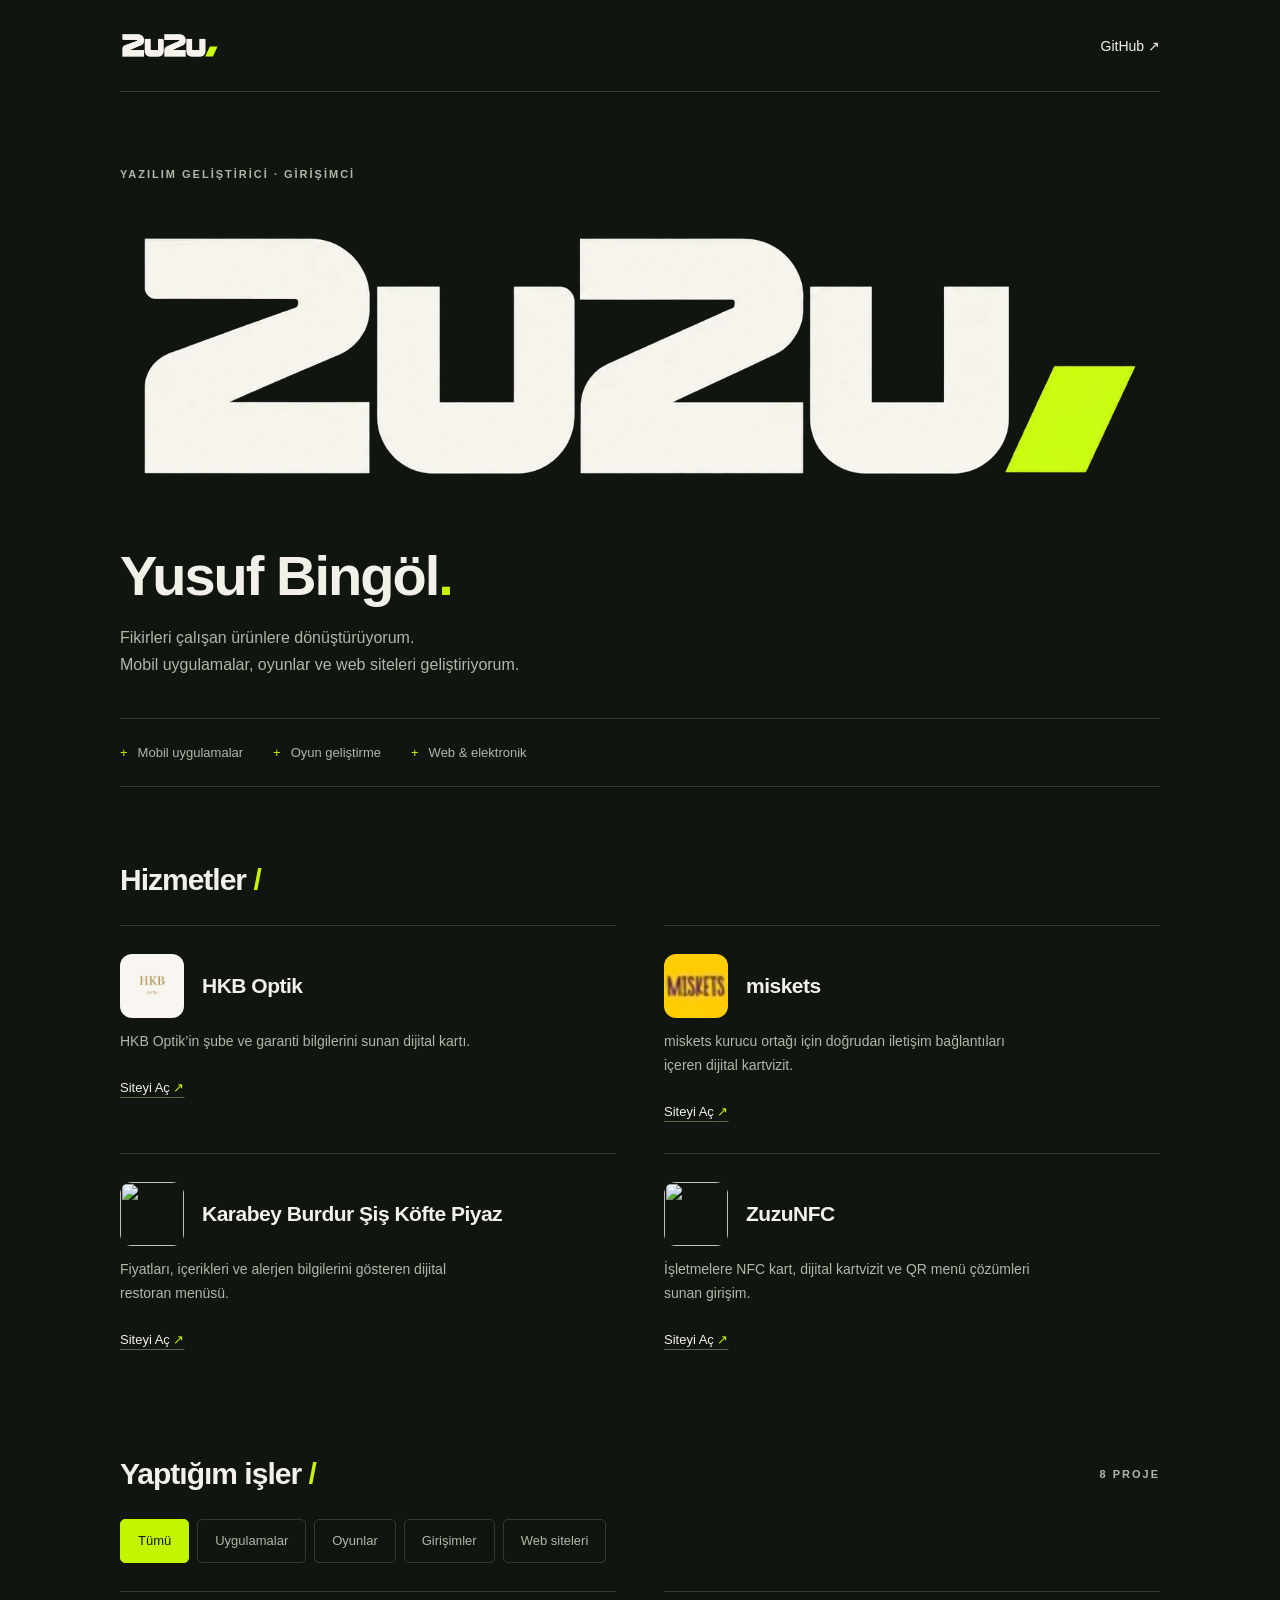
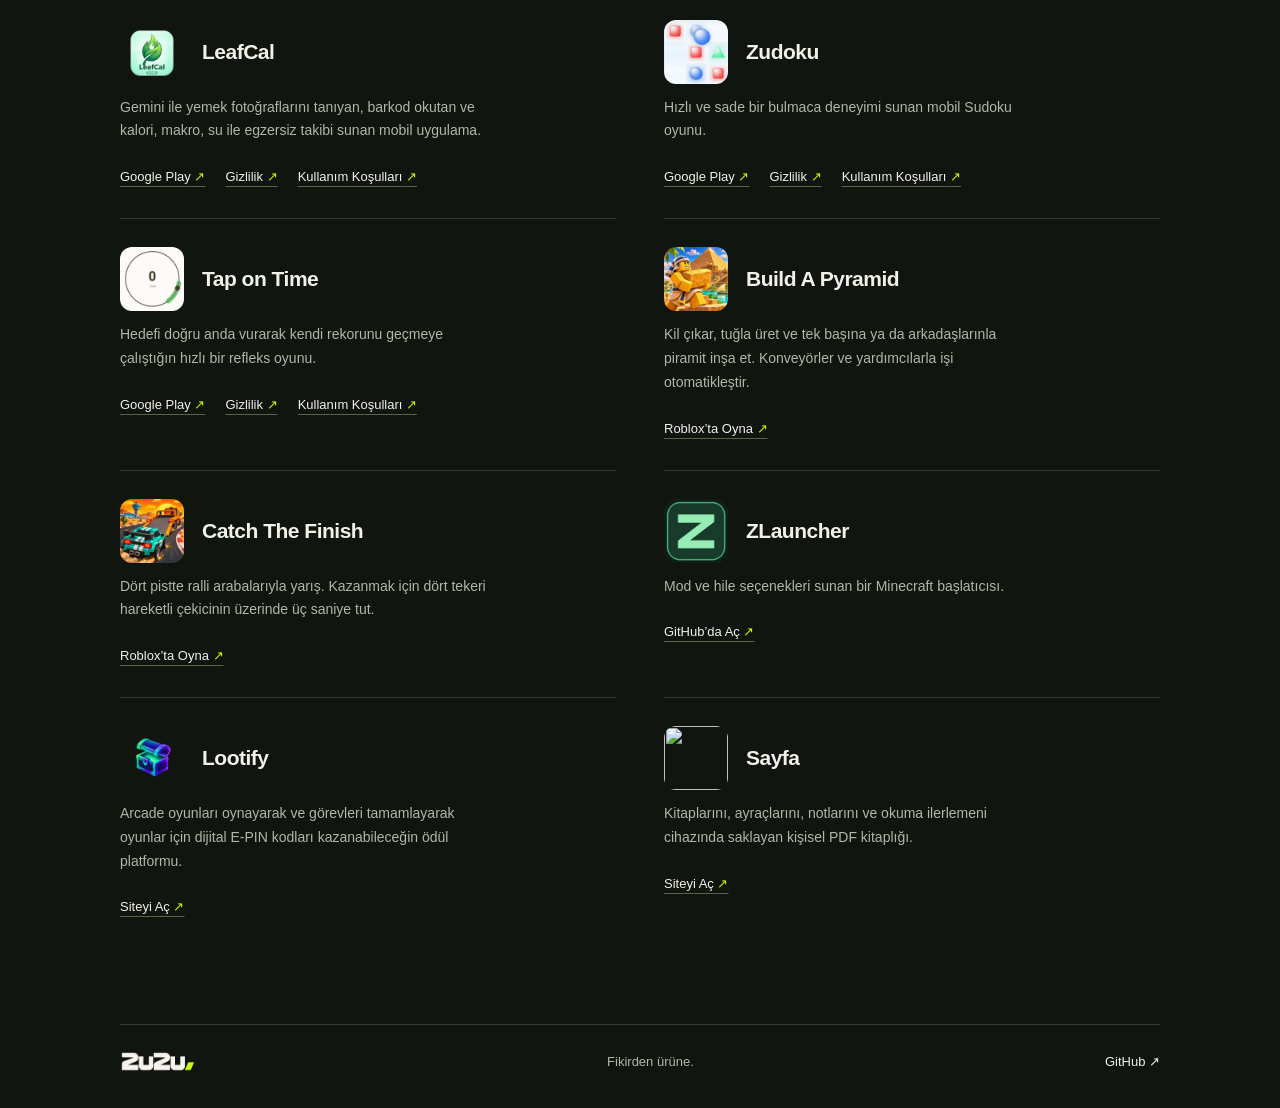
==== commit 0b170ea6: "Move services above projects and remove services navigation link" ====
--- a/index.html
+++ b/index.html
@@ -12,7 +12,7 @@
 <body>
 <a class="skip-link" href="#main">İçeriğe geç</a>
 <div class="shell">
-<header><a class="wordmark" href="#" aria-label="2u2u ana sayfa"><img src="assets/2u2u-logo.webp" width="1440" height="395" alt="2u2u"></a><nav aria-label="Ana menü"><a class="header-link" href="#services">Hizmetler</a><a class="header-link" href="https://github.com/2u2udev" target="_blank" rel="noopener noreferrer">GitHub ↗</a></nav></header>
+<header><a class="wordmark" href="#" aria-label="2u2u ana sayfa"><img src="assets/2u2u-logo.webp" width="1440" height="395" alt="2u2u"></a><nav aria-label="Ana menü"><a class="header-link" href="https://github.com/2u2udev" target="_blank" rel="noopener noreferrer">GitHub ↗</a></nav></header>
 <main id="main">
 <section class="intro" aria-labelledby="name">
 <p class="eyebrow">YAZILIM GELİŞTİRİCİ · GİRİŞİMCİ</p>
@@ -20,6 +20,10 @@
 <div class="intro-bottom"><div><h1 id="name">Yusuf Bingöl<span>.</span></h1><p class="bio">Fikirleri çalışan ürünlere dönüştürüyorum.<br>Mobil uygulamalar, oyunlar ve web siteleri geliştiriyorum.</p></div></div>
 <div class="specialties" aria-label="Çalışma alanlarım"><span>Mobil uygulamalar</span><span>Oyun geliştirme</span><span>Web & elektronik</span></div>
 </section>
+<section id="services" aria-labelledby="services-title"><div class="section-heading"><h2 id="services-title">Hizmetler<span> /</span></h2></div><div class="projects"><article class="project"><div class="project-heading"><img src="assets/hkboptik_icon.webp" width="64" height="64" loading="lazy" decoding="async" alt=""><h3>HKB Optik</h3></div><p>HKB Optik’in şube ve garanti bilgilerini sunan dijital kartı.</p><div class="project-links"><a href="https://hkboptik.xyz" target="_blank" rel="noopener noreferrer">Siteyi Aç<span aria-hidden="true"> ↗</span></a></div></article>
+<article class="project"><div class="project-heading"><img src="assets/sahinyildiz_icon.webp" width="64" height="64" loading="lazy" decoding="async" alt=""><h3>miskets</h3></div><p>miskets kurucu ortağı için doğrudan iletişim bağlantıları içeren dijital kartvizit.</p><div class="project-links"><a href="https://sahinyildiz.zuzunfc.com" target="_blank" rel="noopener noreferrer">Siteyi Aç<span aria-hidden="true"> ↗</span></a></div></article>
+<article class="project"><div class="project-heading"><img src="assets/karabey_icon.svg" width="64" height="64" loading="lazy" decoding="async" alt=""><h3>Karabey Burdur Şiş Köfte Piyaz</h3></div><p>Fiyatları, içerikleri ve alerjen bilgilerini gösteren dijital restoran menüsü.</p><div class="project-links"><a href="https://karabey.zuzunfc.com" target="_blank" rel="noopener noreferrer">Siteyi Aç<span aria-hidden="true"> ↗</span></a></div></article>
+<article class="project"><div class="project-heading"><img src="assets/zuzunfc_icon.svg" width="64" height="64" loading="lazy" decoding="async" alt=""><h3>ZuzuNFC</h3></div><p>İşletmelere NFC kart, dijital kartvizit ve QR menü çözümleri sunan girişim.</p><div class="project-links"><a href="https://zuzunfc.com" target="_blank" rel="noopener noreferrer">Siteyi Aç<span aria-hidden="true"> ↗</span></a></div></article></div></section>
 <section id="projects" aria-labelledby="projects-title"><div class="section-heading"><h2 id="projects-title">Yaptığım işler<span> /</span></h2><span class="count" role="status" aria-live="polite">8 PROJE</span></div><div class="project-filters" role="group" aria-label="Proje kategorileri" hidden><button type="button" data-filter="all" aria-pressed="true">Tümü</button><button type="button" data-filter="applications" aria-pressed="false">Uygulamalar</button><button type="button" data-filter="games" aria-pressed="false">Oyunlar</button><button type="button" data-filter="startup" aria-pressed="false">Girişimler</button><button type="button" data-filter="website" aria-pressed="false">Web siteleri</button></div><div class="projects"><article class="project" data-category="applications startup"><div class="project-heading"><img src="assets/leafcal_logo.webp" width="64" height="64" loading="lazy" decoding="async" alt=""><h3>LeafCal</h3></div><p>Gemini ile yemek fotoğraflarını tanıyan, barkod okutan ve kalori, makro, su ile egzersiz takibi sunan mobil uygulama.</p><div class="project-links"><a href="https://play.google.com/store/apps/details?id=com.zz.leafcal" target="_blank" rel="noopener noreferrer">Google Play<span aria-hidden="true"> ↗</span></a><a href="leafcal/privacy.html">Gizlilik<span aria-hidden="true"> ↗</span></a><a href="leafcal/terms.html">Kullanım Koşulları<span aria-hidden="true"> ↗</span></a></div></article>
 <article class="project" data-category="applications games"><div class="project-heading"><img src="assets/zudoku_logo.webp" width="64" height="64" loading="lazy" decoding="async" alt=""><h3>Zudoku</h3></div><p>Hızlı ve sade bir bulmaca deneyimi sunan mobil Sudoku oyunu.</p><div class="project-links"><a href="https://play.google.com/store/apps/details?id=com.zz.zudoku" target="_blank" rel="noopener noreferrer">Google Play<span aria-hidden="true"> ↗</span></a><a href="zudoku/privacy.html">Gizlilik<span aria-hidden="true"> ↗</span></a><a href="zudoku/terms.html">Kullanım Koşulları<span aria-hidden="true"> ↗</span></a></div></article>
 <article class="project" data-category="applications games"><div class="project-heading"><img src="assets/tapontime_logo.webp" width="64" height="64" loading="lazy" decoding="async" alt=""><h3>Tap on Time</h3></div><p>Hedefi doğru anda vurarak kendi rekorunu geçmeye çalıştığın hızlı bir refleks oyunu.</p><div class="project-links"><a href="https://play.google.com/store/apps/details?id=com.zz.tapontime" target="_blank" rel="noopener noreferrer">Google Play<span aria-hidden="true"> ↗</span></a><a href="tapontime/privacy.html">Gizlilik<span aria-hidden="true"> ↗</span></a><a href="tapontime/terms.html">Kullanım Koşulları<span aria-hidden="true"> ↗</span></a></div></article>
@@ -32,10 +36,7 @@
 
 
 </div></section>
-<section id="services" aria-labelledby="services-title"><div class="section-heading"><h2 id="services-title">Hizmetler<span> /</span></h2></div><div class="projects"><article class="project"><div class="project-heading"><img src="assets/hkboptik_icon.webp" width="64" height="64" loading="lazy" decoding="async" alt=""><h3>HKB Optik</h3></div><p>HKB Optik’in şube ve garanti bilgilerini sunan dijital kartı.</p><div class="project-links"><a href="https://hkboptik.xyz" target="_blank" rel="noopener noreferrer">Siteyi Aç<span aria-hidden="true"> ↗</span></a></div></article>
-<article class="project"><div class="project-heading"><img src="assets/sahinyildiz_icon.webp" width="64" height="64" loading="lazy" decoding="async" alt=""><h3>miskets</h3></div><p>miskets kurucu ortağı için doğrudan iletişim bağlantıları içeren dijital kartvizit.</p><div class="project-links"><a href="https://sahinyildiz.zuzunfc.com" target="_blank" rel="noopener noreferrer">Siteyi Aç<span aria-hidden="true"> ↗</span></a></div></article>
-<article class="project"><div class="project-heading"><img src="assets/karabey_icon.svg" width="64" height="64" loading="lazy" decoding="async" alt=""><h3>Karabey Burdur Şiş Köfte Piyaz</h3></div><p>Fiyatları, içerikleri ve alerjen bilgilerini gösteren dijital restoran menüsü.</p><div class="project-links"><a href="https://karabey.zuzunfc.com" target="_blank" rel="noopener noreferrer">Siteyi Aç<span aria-hidden="true"> ↗</span></a></div></article>
-<article class="project"><div class="project-heading"><img src="assets/zuzunfc_icon.svg" width="64" height="64" loading="lazy" decoding="async" alt=""><h3>ZuzuNFC</h3></div><p>İşletmelere NFC kart, dijital kartvizit ve QR menü çözümleri sunan girişim.</p><div class="project-links"><a href="https://zuzunfc.com" target="_blank" rel="noopener noreferrer">Siteyi Aç<span aria-hidden="true"> ↗</span></a></div></article></div></section>
+
 </main>
 <footer><a class="wordmark" href="#"><img src="assets/2u2u-logo.webp" width="1440" height="395" alt="2u2u"></a><span>Fikirden ürüne.</span><a href="https://github.com/2u2udev" target="_blank" rel="noopener noreferrer">GitHub ↗</a></footer>
 </div>
--- a/card.css
+++ b/card.css
@@ -3,4 +3,4 @@
 
 .logo-stage,.wordmark img{mix-blend-mode:lighten}
 
-header nav{display:flex;align-items:center;gap:22px}header nav a{display:inline-flex;align-items:center;min-height:44px}#services{padding:0 0 76px;scroll-margin-top:24px}@media(max-width:640px){header nav{gap:16px}.header-link{font-size:13px}#services{padding-bottom:48px}}
+header nav{display:flex;align-items:center;gap:22px}header nav a{display:inline-flex;align-items:center;min-height:44px}#services{padding:76px 0 0;scroll-margin-top:24px}@media(max-width:640px){header nav{gap:16px}.header-link{font-size:13px}#services{padding:48px 0 0}}
